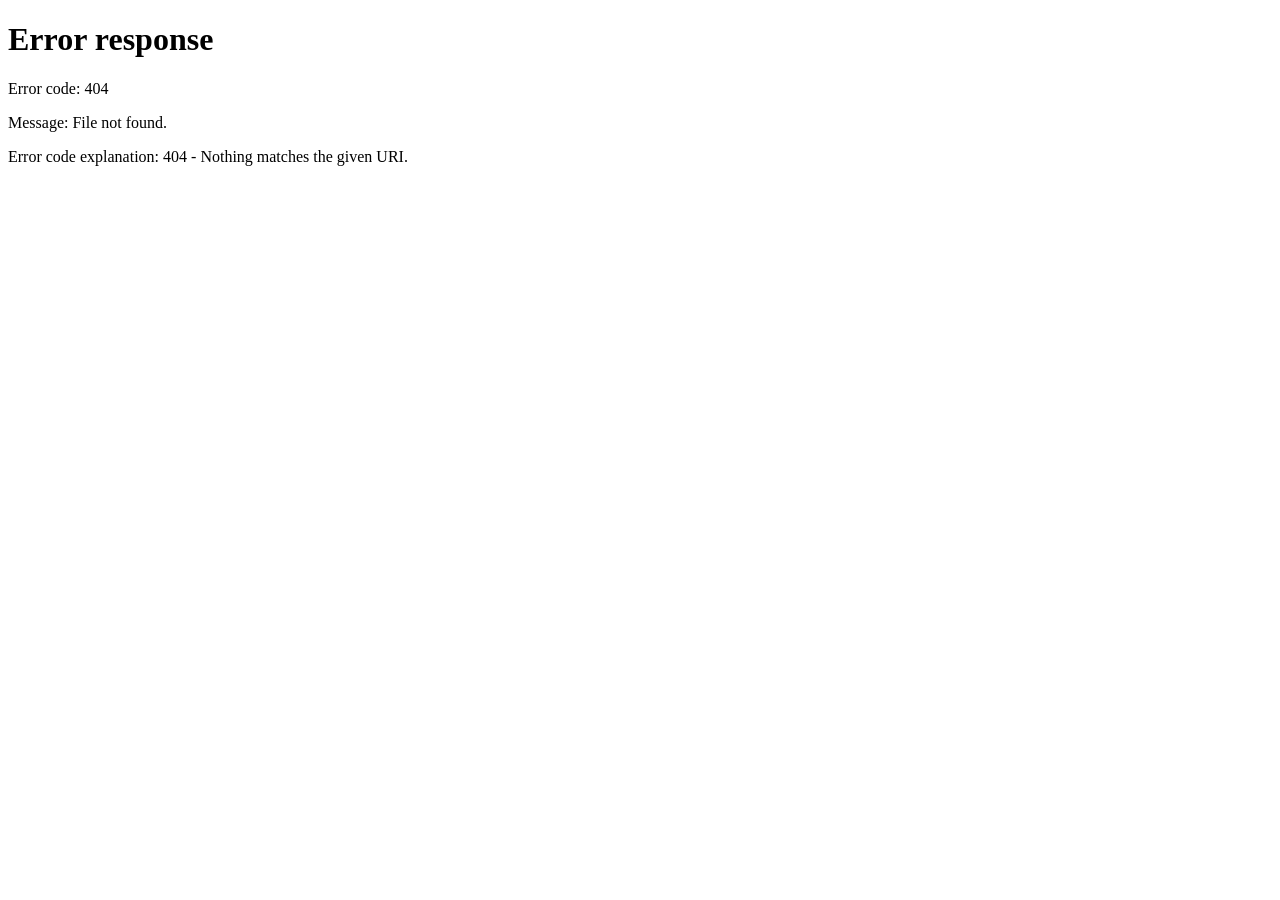
==== admin.html @ 2632b24e "Complete updates: admin account settings, timetable refresh alerts, and loading spinners" ====
<!DOCTYPE html>
<html lang="en">
<head>
  <meta charset="UTF-8">
  <meta name="viewport" content="width=device-width, initial-scale=1.0">
  <title>Admin Dashboard | Kinder Joy E.M.U.P. School</title>
  <link rel="icon" type="image/png" href="assets/logo-icon.png">
  <link rel="shortcut icon" type="image/png" href="assets/logo-icon.png">

  <!-- Google Fonts: Matching index.html Typography -->
  <link rel="preconnect" href="https://fonts.googleapis.com">
  <link rel="preconnect" href="https://fonts.gstatic.com" crossorigin>
  <link href="https://fonts.googleapis.com/css2?family=Inter:wght@400;500;600;700&family=Outfit:wght@500;600;700;800&family=Fredoka:wght@600;700&display=swap" rel="stylesheet">

  <!-- Font Awesome -->
  <link rel="stylesheet" href="https://cdnjs.cloudflare.com/ajax/libs/font-awesome/6.5.1/css/all.min.css">

  <!-- Main School Stylesheets -->
  <link rel="stylesheet" href="css/style.css">
  <link rel="stylesheet" href="css/portal.css">
  <link rel="stylesheet" href="css/dashboard.css">
  <style>
    .status-msg {
      padding: 12px 18px;
      border-radius: 12px;
      font-size: 0.92rem;
      font-weight: 700;
      margin-bottom: 20px;
      display: none;
    }
    .status-success {
      background: #ecfdf5;
      color: #065f46;
      border: 1px solid #a7f3d0;
      display: block;
    }
    .status-error {
      background: #fef2f2;
      color: #991b1b;
      border: 1px solid #fecaca;
      display: block;
    }
  </style>
</head>
<body class="dashboard-body">

  <div class="dash-app">
    
    <!-- LEFT SIDEBAR (Matching Modern SaaS Reference) -->
    <aside class="dash-sidebar" id="dashSidebar">
      <div class="dash-brand">
        <img src="assets/logo-icon.png" alt="Kinder Joy School Icon" class="dash-brand-icon">
        <div class="dash-brand-text">
          <span class="dash-brand-title">Kinder Joy</span>
          <span class="dash-brand-sub">Admin Desk</span>
        </div>
        <button type="button" class="dash-sidebar-close-btn" id="sidebarCloseBtn" aria-label="Close Sidebar">
          <i class="fas fa-times"></i>
        </button>
      </div>

      <div class="dash-nav-section">
        <span class="dash-nav-label">Menu</span>
        <ul class="dash-nav-list">
          <li class="dash-nav-item">
            <button type="button" class="admin-tab-btn active" data-tab="tabDashboard">
              <i class="fas fa-th-large"></i>
              <span>Dashboard</span>
            </button>
          </li>
          <li class="dash-nav-item">
            <button type="button" class="admin-tab-btn" data-tab="tabSchedule">
              <i class="fas fa-calendar-alt"></i>
              <span>Exam Timetables</span>
            </button>
          </li>
          <li class="dash-nav-item">
            <button type="button" class="admin-tab-btn" data-tab="tabNotice">
              <i class="fas fa-bullhorn"></i>
              <span>Publish Notice</span>
            </button>
          </li>
          <li class="dash-nav-item">
            <button type="button" class="admin-tab-btn" data-tab="tabManage">
              <i class="fas fa-list-check"></i>
              <span>Manage Records</span>
            </button>
          </li>
          <li class="dash-nav-item">
            <button type="button" class="admin-tab-btn" data-tab="tabGallery">
              <i class="fas fa-images"></i>
              <span>School Gallery</span>
            </button>
          </li>
          <li class="dash-nav-item">
            <button type="button" class="admin-tab-btn" data-tab="tabAccountSettings">
              <i class="fas fa-user-cog"></i>
              <span>Account Settings</span>
            </button>
          </li>
        </ul>

        <span class="dash-nav-label">General</span>
        <ul class="dash-nav-list">
          <li class="dash-nav-item">
            <a href="index.html" target="_blank">
              <i class="fas fa-external-link-alt"></i>
              <span>View Main Website</span>
            </a>
          </li>
          <li class="dash-nav-item">
            <a href="notices.html" target="_blank">
              <i class="fas fa-clipboard-list"></i>
              <span>Notices &amp; Exams</span>
            </a>
          </li>
          <li class="dash-nav-item">
            <button type="button" id="logoutBtn" style="color: #ef4444;">
              <i class="fas fa-sign-out-alt"></i>
              <span>Logout</span>
            </button>
          </li>
        </ul>
      </div>
    </aside>

    <!-- MAIN DASHBOARD CONTENT -->
    <main class="dash-main">
      
      <!-- TOPBAR -->
      <header class="dash-topbar">
        <div class="dash-topbar-left">
          <button type="button" class="dash-mobile-nav-toggle" id="sidebarToggle" aria-label="Toggle Sidebar Menu">
            <i class="fas fa-bars"></i>
          </button>

          <!-- Mobile School Brand Logo -->
          <a href="admin.html" class="dash-topbar-mobile-brand" aria-label="Kinder Joy Admin Home">
            <img src="assets/logo-icon.png" alt="Kinder Joy Emblem">
            <span class="mobile-brand-title">Kinder Joy</span>
          </a>

          <div class="dash-search-box">
            <i class="fas fa-search"></i>
            <input type="text" placeholder="Search notices, classes, exams..." aria-label="Search">
            <span class="dash-search-kbd">⌘K</span>
          </div>
        </div>

        <div class="dash-topbar-actions">
          <div class="dash-user-profile">
            <div class="dash-avatar" title="Principal Desk">P</div>
            <div class="dash-user-info">
              <span class="dash-user-name">Principal Desk</span>
              <span class="dash-user-email">principal@kinderjoyschool.co.in</span>
            </div>
          </div>

          <!-- Topbar Logout Icon Button -->
          <button type="button" class="dash-topbar-logout-btn" id="topbarLogoutBtn" title="Logout from Staff Portal" aria-label="Logout">
            <i class="fas fa-sign-out-alt"></i>
          </button>
        </div>
      </header>

      <!-- CONTENT BODY -->
      <div class="dash-content">
        
        <div id="actionStatusMsg" class="status-msg"></div>

        <!-- TAB: DASHBOARD OVERVIEW (Matching SaaS Reference) -->
        <section id="tabDashboard" class="tab-pane">
          
          <div class="dash-page-header">
            <div class="dash-title-group">
              <h1>Dashboard</h1>
              <p>Plan, publish, and manage school notices and examination timetables with ease.</p>
            </div>
            <div class="dash-header-btns">
              <button type="button" class="btn-dash-primary" id="btnQuickCreateNotice">
                <i class="fas fa-plus"></i> Post Notice
              </button>
              <button type="button" class="btn-dash-secondary" id="btnQuickCreateSchedule">
                <i class="fas fa-calendar-plus"></i> New Timetable
              </button>
            </div>
          </div>

          <!-- 4 KEY STATS METRICS (Matching Reference Top 4 Cards) -->
          <div class="dash-metrics-grid">
            
            <!-- Card 1: Total Classes (Featured Green) -->
            <div class="dash-metric-card card-featured">
              <div class="metric-header">
                <span class="metric-title">Active Classes</span>
                <span class="metric-badge-icon"><i class="fas fa-arrow-up"></i></span>
              </div>
              <div class="metric-value">11</div>
              <div class="metric-footer">
                <i class="fas fa-check-circle"></i> Playgroup to Class 7
              </div>
            </div>

            <!-- Card 2: Published Notices -->
            <div class="dash-metric-card">
              <div class="metric-header">
                <span class="metric-title">Published Notices</span>
                <span class="metric-badge-icon"><i class="fas fa-arrow-up"></i></span>
              </div>
              <div class="metric-value" id="statNoticesCount">0</div>
              <div class="metric-footer" style="color: #059669;">
                <i class="fas fa-clock"></i> Live on Homepage
              </div>
            </div>

            <!-- Card 3: Active Schedules -->
            <div class="dash-metric-card">
              <div class="metric-header">
                <span class="metric-title">Exam Timetables</span>
                <span class="metric-badge-icon"><i class="fas fa-arrow-up"></i></span>
              </div>
              <div class="metric-value" id="statSchedulesCount">0</div>
              <div class="metric-footer" style="color: #0284c7;">
                <i class="fas fa-sync-alt"></i> Real-time sync
              </div>
            </div>

            <!-- Card 4: Assessment Terms -->
            <div class="dash-metric-card">
              <div class="metric-header">
                <span class="metric-title">Assessment Terms</span>
                <span class="metric-badge-icon"><i class="fas fa-arrow-up"></i></span>
              </div>
              <div class="metric-value">6</div>
              <div class="metric-footer" style="color: #6b7280;">
                <i class="fas fa-file-alt"></i> FA-1 to SA-2
              </div>
            </div>

          </div>

          <!-- MIDDLE LAYOUT GRID: Left (Feed) & Right (Progress + Real-time Clock) -->
          <div class="dash-layout-grid" style="align-items: start;">
            
            <!-- Left Column: Recent Circulars -->
            <div style="display: flex; flex-direction: column; gap: 24px;">
              
              <!-- Quick List of Recent Notices / Circulars (Displays 3 with smooth vertical scrolling) -->
              <div class="dash-panel">
                <div class="panel-header">
                  <div>
                    <h3 class="panel-title">Recent Circulars &amp; Updates</h3>
                    <div class="panel-sub">Directly published to the public portal</div>
                  </div>
                  <button type="button" class="admin-tab-btn" data-tab="tabNotice" style="font-size: 0.85rem; font-weight: 800; color: #0284c7; background: none; border: none; cursor: pointer;">
                    + New Notice
                  </button>
                </div>

                <div id="quickRecentNoticesList" class="dash-feed-list scrollable-feed">
                  <!-- Injected dynamically -->
                </div>
              </div>

            </div>

            <!-- Right Column: School Session Progress + Live Session Timer -->
            <div style="display: flex; flex-direction: column; gap: 24px;">
              
              <!-- Real-Time Session Clock Widget (Academic Navy Gradient matching index hero) -->
              <div class="time-tracker-card">
                <div class="tracker-title">
                  <i class="fas fa-clock"></i> School Session Clock
                </div>
                <div class="tracker-timer" id="livePortalClock">
                  10:30:00 AM
                </div>
                <div class="tracker-actions">
                  <a href="notices.html" target="_blank" class="tracker-btn" title="View Student Portal">
                    <i class="fas fa-external-link-alt"></i>
                  </a>
                  <a href="index.html" target="_blank" class="tracker-btn" title="View Homepage">
                    <i class="fas fa-home"></i>
                  </a>
                </div>
              </div>

              <!-- Quick Reminder Card (Matching Reference Reminder) -->
              <div class="dash-panel" style="background: #ffffff; border-left: 4px solid var(--dash-accent-gold);">
                <h4 style="margin: 0 0 6px 0; font-family: 'Outfit', sans-serif; font-size: 1rem; font-weight: 700; color: #0f1c2e;">
                  <i class="fas fa-info-circle" style="color: var(--dash-accent-gold); margin-right: 6px;"></i> Staff Notice
                </h4>
                <p style="font-size: 0.84rem; color: #64748b; margin: 0 0 16px 0; line-height: 1.55;">
                  All updates posted here synchronize instantly with the public homepage calendar and student examination sheets.
                </p>
                <button type="button" class="btn-dash-secondary" id="btnGoToSchedules" style="width: 100%; justify-content: center; font-size: 0.85rem; padding: 10px;">
                  <i class="fas fa-calendar-check"></i> Manage Exam Timetables
                </button>
              </div>

            </div>

          </div>

        </section>

        <!-- TAB: CLASS EXAM SCHEDULES FORM -->
        <section id="tabSchedule" class="tab-pane" style="display: none;">
          <div class="dash-panel compact-panel">
            <div class="panel-header" style="margin-bottom: 14px;">
              <div>
                <h2 style="font-family: 'Outfit', sans-serif; font-size: 1.35rem; font-weight: 800; color: #0f1c2e; margin: 0 0 2px 0;">
                  Publish / Update Class Examination Timetable
                </h2>
                <div class="panel-sub" style="font-size: 0.82rem;">Configure class timetables for FA-1 to SA-2 under any academic year.</div>
              </div>
            </div>

            <form id="scheduleForm">
              <div class="admin-form-row compact-form-row">
                <div class="admin-form-group">
                  <label class="admin-form-label" for="schedAcademicYear">Academic Year</label>
                  <input type="text" id="schedAcademicYear" class="admin-form-input compact-input" value="2026-2027" placeholder="e.g. 2026-2027" required>
                </div>

                <div class="admin-form-group">
                  <label class="admin-form-label" for="schedClass">Target Class</label>
                  <select id="schedClass" class="admin-form-select compact-input" required>
                    <option value="" disabled selected>-- Select Class --</option>
                    <option value="Playgroup">Playgroup</option>
                    <option value="Nursery">Nursery</option>
                    <option value="LKG">LKG</option>
                    <option value="UKG">UKG</option>
                    <option value="Class 1">Class 1</option>
                    <option value="Class 2">Class 2</option>
                    <option value="Class 3">Class 3</option>
                    <option value="Class 4">Class 4</option>
                    <option value="Class 5">Class 5</option>
                    <option value="Class 6">Class 6</option>
                    <option value="Class 7">Class 7</option>
                  </select>
                </div>

                <div class="admin-form-group">
                  <label class="admin-form-label" for="schedExamType">Assessment Type</label>
                  <select id="schedExamType" class="admin-form-select compact-input" required>
                    <option value="" disabled selected>-- Select Assessment --</option>
                    <option value="FA-1">FA-1 (Formative Assessment 1)</option>
                    <option value="FA-2">FA-2 (Formative Assessment 2)</option>
                    <option value="FA-3">FA-3 (Formative Assessment 3)</option>
                    <option value="FA-4">FA-4 (Formative Assessment 4)</option>
                    <option value="SA-1">SA-1 (Summative Assessment 1 / Half-Yearly)</option>
                    <option value="SA-2">SA-2 (Summative Assessment 2 / Annual)</option>
                  </select>
                </div>
              </div>

              <div class="admin-form-group" style="margin-bottom: 14px;">
                <label class="admin-form-label" for="schedTitle">Schedule Title / Heading</label>
                <input type="text" id="schedTitle" class="admin-form-input compact-input" placeholder="Select Class and Assessment above..." required>
              </div>

              <!-- Subject Rows Matrix -->
              <div style="margin: 18px 0 16px 0;">
                <div class="matrix-header-bar" style="display: flex; justify-content: space-between; align-items: center; margin-bottom: 10px; gap: 10px; flex-wrap: wrap;">
                  <div>
                    <h4 style="margin: 0; font-family: 'Outfit', sans-serif; font-size: 1.05rem; color: #0f1c2e; font-weight: 800;">Exam Subjects &amp; Syllabus Matrix</h4>
                    <small style="color: #64748b; font-size: 0.8rem;">Enter dates, days, timings, and syllabus portions for this examination.</small>
                  </div>
                  <button type="button" id="addRowBtn" class="btn-add-subject" style="background: #ecfdf5; color: #065f46; border: 1.5px solid #a7f3d0; padding: 7px 16px; border-radius: 9999px; font-weight: 700; font-size: 0.82rem; cursor: pointer; display: inline-flex; align-items: center; gap: 6px;">
                    <i class="fas fa-plus"></i> Add Subject Row
                  </button>
                </div>

                <div id="matrixRowsContainer">
                  <!-- Dynamically injected rows -->
                </div>
              </div>

              <div class="admin-form-group" style="margin-bottom: 16px;">
                <label class="admin-form-label" for="schedInstructions">Guidelines &amp; Instructions (One per line)</label>
                <textarea id="schedInstructions" rows="3" class="admin-form-textarea compact-textarea">Students must report by 09:15 AM in proper uniform.
Bring complete stationery pouch; borrowing is strictly prohibited.
Parents must check and sign the assessment diary daily.</textarea>
              </div>

              <button type="submit" class="btn-dash-primary" style="padding: 11px 24px; font-size: 0.92rem;">
                <i class="fas fa-check-circle"></i> Save &amp; Publish Timetable Live
              </button>
            </form>
          </div>
        </section>

        <!-- TAB: POST NOTICES & NEWS -->
        <section id="tabNotice" class="tab-pane" style="display: none;">
          <div class="dash-panel">
            <div class="panel-header">
              <div>
                <h2 style="font-family: 'Fredoka', cursive; font-size: 1.5rem; color: #0f2c59; margin: 0 0 4px 0;">
                  Publish Notice or Event to Homepage
                </h2>
                <div class="panel-sub">Notices immediately appear on the homepage calendar and events feed with live badges.</div>
              </div>
            </div>

            <form id="noticeForm">
              <div class="admin-form-group">
                <label class="admin-form-label" for="noticeTitle">Notice / Event Title</label>
                <input type="text" id="noticeTitle" class="admin-form-input" placeholder="e.g. Science & Art Talent Exhibition 2026" required>
              </div>

              <div class="admin-form-row">
                <div class="admin-form-group">
                  <label class="admin-form-label" for="noticeCategory">Category / Type</label>
                  <select id="noticeCategory" class="admin-form-select" required>
                    <option value="Special" selected>SPECIAL (Events &amp; Celebrations)</option>
                    <option value="Exam">EXAM (Exam Circulars)</option>
                    <option value="Holiday">HOLIDAY (School Holidays)</option>
                    <option value="Sports">SPORTS (Sports &amp; Games)</option>
                    <option value="General">GENERAL (General Announcement)</option>
                    <option value="Urgent">URGENT (Urgent Alert)</option>
                  </select>
                </div>

                <div class="admin-form-group">
                  <label class="admin-form-label" for="noticeDate">Event / Notice Date</label>
                  <input type="date" id="noticeDate" class="admin-form-input" required>
                </div>
              </div>

              <div class="admin-form-group">
                <label class="admin-form-label" for="noticeContent">Details / Circular Content</label>
                <textarea id="noticeContent" rows="4" class="admin-form-textarea" placeholder="Detailed description of the event or circular..." required></textarea>
              </div>

              <button type="submit" class="btn-dash-primary" style="padding: 14px 28px; font-size: 1rem;">
                <i class="fas fa-paper-plane"></i> Publish Notice to Homepage Live
              </button>
            </form>
          </div>
        </section>

        <!-- TAB: MANAGE RECORDS (Side-by-Side Responsive Layout) -->
        <section id="tabManage" class="tab-pane" style="display: none;">
          <div class="manage-split-grid" style="display: grid; grid-template-columns: repeat(auto-fit, minmax(340px, 1fr)); gap: 24px; align-items: start;">
            
            <!-- Left Column: Manage Active Notices -->
            <div class="dash-panel" style="margin: 0;">
              <div class="panel-header" style="margin-bottom: 18px; display: flex; justify-content: space-between; align-items: center;">
                <div>
                  <h2 style="font-family: 'Outfit', sans-serif; font-size: 1.25rem; font-weight: 800; color: #0f1c2e; margin: 0 0 4px 0; display: flex; align-items: center; gap: 8px;">
                    <i class="fas fa-bullhorn" style="color: #0a4f8a; font-size: 1.1rem;"></i> Manage Active Notices
                  </h2>
                  <div class="panel-sub" style="font-size: 0.82rem;">Inspect, edit, or remove live homepage circulars.</div>
                </div>
              </div>
              <div id="manageNoticesList">
                <!-- Injected by js/admin.js -->
              </div>
            </div>

            <!-- Right Column: Manage Active Class Exam Timetables -->
            <div class="dash-panel" style="margin: 0;">
              <div class="panel-header" style="margin-bottom: 18px; display: flex; justify-content: space-between; align-items: center;">
                <div>
                  <h2 style="font-family: 'Outfit', sans-serif; font-size: 1.25rem; font-weight: 800; color: #0f1c2e; margin: 0 0 4px 0; display: flex; align-items: center; gap: 8px;">
                    <i class="fas fa-calendar-alt" style="color: #c89524; font-size: 1.1rem;"></i> Manage Exam Timetables
                  </h2>
                  <div class="panel-sub" style="font-size: 0.82rem;">Inspect, edit, or delete published class schedules.</div>
                </div>
              </div>
              <div id="manageSchedulesList">
                <!-- Injected by js/admin.js -->
              </div>
            </div>

          </div>
        </section>

        <!-- TAB: CAMPUS GALLERY MANAGER -->
        <section id="tabGallery" class="tab-pane" style="display: none;">
          <div class="manage-split-grid" style="display: grid; grid-template-columns: repeat(auto-fit, minmax(340px, 1fr)); gap: 24px; align-items: start;">
            
            <!-- Left: Upload Photo -->
            <div class="dash-panel" style="margin: 0;">
              <div class="panel-header" style="margin-bottom: 16px;">
                <div>
                  <h2 style="font-family: 'Outfit', sans-serif; font-size: 1.25rem; font-weight: 800; color: #0f1c2e; margin: 0 0 4px 0; display: flex; align-items: center; gap: 8px;">
                    <i class="fas fa-camera-retro" style="color: #0284c7;"></i> Add Photo to School Gallery
                  </h2>
                  <div class="panel-sub" style="font-size: 0.82rem;">Uploaded photos appear immediately in the homepage gallery.</div>
                </div>
              </div>

              <form id="galleryUploadForm">
                <div class="admin-form-group">
                  <label class="admin-form-label" for="galTitle">Photo Title</label>
                  <input type="text" id="galTitle" class="admin-form-input" placeholder="e.g. Science Exhibition Working Models 2026" required>
                </div>

                <div class="admin-form-row">
                  <div class="admin-form-group">
                    <label class="admin-form-label" for="galCategory">Event Category</label>
                    <select id="galCategory" class="admin-form-select" required>
                      <option value="annual-day" selected>Annual Day Celebrations</option>
                      <option value="science-day">Science Fair &amp; Exhibits</option>
                      <option value="award-ceremony">Awards &amp; Felicitations</option>
                      <option value="sports">Sports &amp; Fitness Meets</option>
                    </select>
                  </div>

                  <div class="admin-form-group">
                    <label class="admin-form-label" for="galPhotoFile">Select Image File</label>
                    <input type="file" id="galPhotoFile" class="admin-form-input" accept="image/*" required>
                  </div>
                </div>

                <div class="admin-form-group">
                  <label class="admin-form-label" for="galCaption">Caption / Brief Note (Optional)</label>
                  <textarea id="galCaption" rows="2" class="admin-form-textarea" placeholder="Brief note about the celebration or student achievement..."></textarea>
                </div>

                <button type="submit" class="btn-dash-primary" style="padding: 10px 22px; font-size: 0.9rem; margin-top: 8px; background: #0284c7;">
                  <i class="fas fa-upload"></i> Upload &amp; Display on Website
                </button>
              </form>
            </div>

            <!-- Right: Manage Uploaded Photos -->
            <div class="dash-panel" style="margin: 0;">
              <div class="panel-header" style="margin-bottom: 16px;">
                <div>
                  <h2 style="font-family: 'Outfit', sans-serif; font-size: 1.25rem; font-weight: 800; color: #0f1c2e; margin: 0 0 4px 0;">
                    Uploaded Event Photos
                  </h2>
                  <div class="panel-sub" style="font-size: 0.82rem;">Photos currently visible on the homepage gallery carousel.</div>
                </div>
              </div>
              <div id="manageGalleryList" style="display: flex; flex-direction: column; gap: 12px; max-height: 480px; overflow-y: auto;">
                <!-- Injected dynamically -->
              </div>
            </div>

          </div>
        </section>

        <!-- TAB: ACCOUNT SETTINGS (EMAIL EDIT & PASSWORD CHANGE) -->
        <section id="tabAccountSettings" class="tab-pane" style="display: none;">
          <div class="manage-split-grid" style="display: grid; grid-template-columns: repeat(auto-fit, minmax(340px, 1fr)); gap: 24px; align-items: start;">
            
            <!-- Left: Edit Admin Profile / Email -->
            <div class="dash-panel" style="margin: 0;">
              <div class="panel-header" style="margin-bottom: 16px;">
                <div>
                  <h2 style="font-family: 'Outfit', sans-serif; font-size: 1.25rem; font-weight: 800; color: #0f1c2e; margin: 0 0 4px 0; display: flex; align-items: center; gap: 8px;">
                    <i class="fas fa-user-edit" style="color: #0a4f8a;"></i> Admin Account Profile
                  </h2>
                  <div class="panel-sub" style="font-size: 0.82rem;">Update your official staff name and administrator login email.</div>
                </div>
              </div>

              <form id="updateProfileForm">
                <div class="admin-form-group">
                  <label class="admin-form-label" for="adminProfileName">Staff / Administrator Name</label>
                  <input type="text" id="adminProfileName" class="admin-form-input" placeholder="e.g. Principal Desk" required>
                </div>

                <div class="admin-form-group">
                  <label class="admin-form-label" for="adminProfileEmail">Official Login Email</label>
                  <input type="email" id="adminProfileEmail" class="admin-form-input" placeholder="e.g. principal@kinderjoyschool.co.in" required>
                </div>

                <button type="submit" class="btn-dash-primary" style="padding: 11px 24px; font-size: 0.92rem; background: #0a4f8a;">
                  <i class="fas fa-save"></i> Save Profile Details
                </button>
              </form>
            </div>

            <!-- Right: Change Password -->
            <div class="dash-panel" style="margin: 0;">
              <div class="panel-header" style="margin-bottom: 16px;">
                <div>
                  <h2 style="font-family: 'Outfit', sans-serif; font-size: 1.25rem; font-weight: 800; color: #0f1c2e; margin: 0 0 4px 0; display: flex; align-items: center; gap: 8px;">
                    <i class="fas fa-key" style="color: #b31942;"></i> Change Password
                  </h2>
                  <div class="panel-sub" style="font-size: 0.82rem;">Securely update your staff portal login password.</div>
                </div>
              </div>

              <form id="changePasswordForm">
                <div class="admin-form-group">
                  <label class="admin-form-label" for="currentPassword">Current Password</label>
                  <input type="password" id="currentPassword" class="admin-form-input" placeholder="Enter existing password" required>
                </div>

                <div class="admin-form-group">
                  <label class="admin-form-label" for="newPassword">New Password</label>
                  <input type="password" id="newPassword" class="admin-form-input" placeholder="Minimum 6 characters" minlength="6" required>
                </div>

                <div class="admin-form-group">
                  <label class="admin-form-label" for="confirmNewPassword">Confirm New Password</label>
                  <input type="password" id="confirmNewPassword" class="admin-form-input" placeholder="Re-type new password" minlength="6" required>
                </div>

                <button type="submit" class="btn-dash-primary" style="padding: 11px 24px; font-size: 0.92rem; background: #b31942;">
                  <i class="fas fa-lock"></i> Update Password
                </button>
              </form>
            </div>

          </div>
        </section>

      </div>
    </main>

  </div>

  <!-- Sidebar Overlay for Mobile Touch Backdrop -->
  <div class="dash-sidebar-overlay" id="sidebarOverlay"></div>

  <!-- Modal for Editing Notice -->
  <div id="editNoticeModal" class="login-modal" style="display: none; position: fixed; inset: 0; background: rgba(15, 28, 46, 0.65); backdrop-filter: blur(4px); z-index: 9999; align-items: center; justify-content: center; padding: 20px;">
    <div style="background: #ffffff; width: 100%; max-width: 580px; border-radius: 16px; box-shadow: 0 20px 45px rgba(0,0,0,0.2); overflow: hidden; animation: popIn 0.25s ease;">
      <div style="padding: 18px 24px; background: linear-gradient(135deg, #0a4f8a, #073863); color: #ffffff; display: flex; justify-content: space-between; align-items: center;">
        <h3 style="margin: 0; font-family: 'Outfit', sans-serif; font-size: 1.15rem; font-weight: 700; display: flex; align-items: center; gap: 8px;">
          <i class="fas fa-edit" style="color: #c89524;"></i> Edit Notice / Circular
        </h3>
        <button type="button" id="closeEditModalBtn" style="background: none; border: none; color: #ffffff; font-size: 1.2rem; cursor: pointer; opacity: 0.85;">&times;</button>
      </div>

      <form id="editNoticeForm" style="padding: 24px; display: flex; flex-direction: column; gap: 16px;">
        <input type="hidden" id="editNoticeId">
        
        <div class="admin-form-group" style="margin: 0;">
          <label class="admin-form-label" for="editNoticeTitle">Notice / Event Title</label>
          <input type="text" id="editNoticeTitle" class="admin-form-input" required>
        </div>

        <div class="admin-form-row" style="margin: 0;">
          <div class="admin-form-group" style="margin: 0;">
            <label class="admin-form-label" for="editNoticeCategory">Category / Type</label>
            <select id="editNoticeCategory" class="admin-form-select" required>
              <option value="Special">SPECIAL (Events &amp; Celebrations)</option>
              <option value="Exam">EXAM (Exam Circulars)</option>
              <option value="Holiday">HOLIDAY (School Holidays)</option>
              <option value="Sports">SPORTS (Sports &amp; Games)</option>
              <option value="General">GENERAL (General Announcement)</option>
              <option value="Urgent">URGENT (Urgent Alert)</option>
            </select>
          </div>

          <div class="admin-form-group" style="margin: 0;">
            <label class="admin-form-label" for="editNoticeDate">Event / Notice Date</label>
            <input type="date" id="editNoticeDate" class="admin-form-input" required>
          </div>
        </div>

        <div class="admin-form-group" style="margin: 0;">
          <label class="admin-form-label" for="editNoticeContent">Details / Circular Content</label>
          <textarea id="editNoticeContent" rows="4" class="admin-form-textarea" required></textarea>
        </div>

        <div style="display: flex; gap: 12px; justify-content: flex-end; margin-top: 8px;">
          <button type="button" id="cancelEditBtn" class="btn-dash-secondary" style="padding: 10px 18px; font-size: 0.88rem;">Cancel</button>
          <button type="submit" class="btn-dash-primary" style="padding: 10px 22px; font-size: 0.88rem; background: #0a4f8a;">
            <i class="fas fa-save"></i> Save Changes
          </button>
        </div>
      </form>
    </div>
  </div>

  <script src="js/admin.js"></script>
</body>
</html>
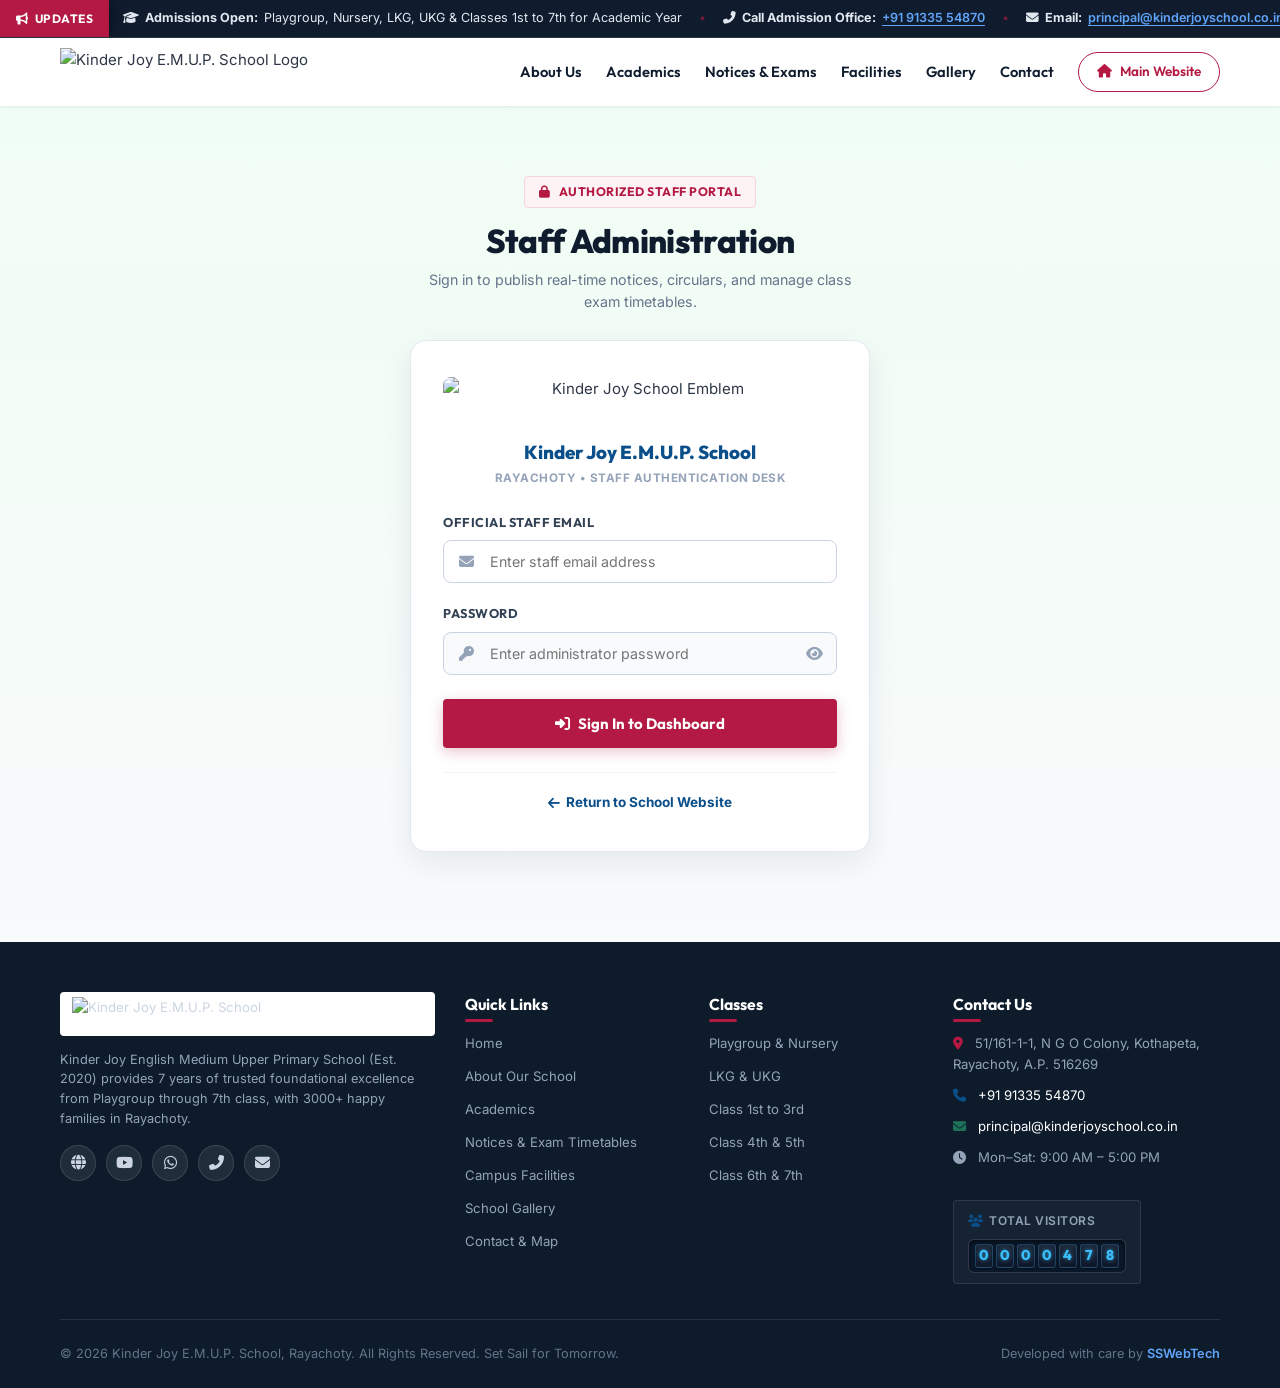
==== commit 1c6a1857: "Update gallery festivals category, fix timetable dates, and replace visitor counter with clean first" ====
--- a/admin.html
+++ b/admin.html
@@ -379,9 +379,8 @@
 
               <div class="admin-form-group" style="margin-bottom: 16px;">
                 <label class="admin-form-label" for="schedInstructions">Guidelines &amp; Instructions (One per line)</label>
-                <textarea id="schedInstructions" rows="3" class="admin-form-textarea compact-textarea">Students must report by 09:15 AM in proper uniform.
-Bring complete stationery pouch; borrowing is strictly prohibited.
-Parents must check and sign the assessment diary daily.</textarea>
+                <textarea id="schedInstructions" rows="3" class="admin-form-textarea compact-textarea">Bring a complete stationery pouch; borrowing is strictly prohibited.
+All the best for your FA-1 Exams.</textarea>
               </div>
 
               <button type="submit" class="btn-dash-primary" style="padding: 11px 24px; font-size: 0.92rem;">
@@ -504,6 +503,7 @@
                     <select id="galCategory" class="admin-form-select" required>
                       <option value="annual-day" selected>Annual Day Celebrations</option>
                       <option value="science-day">Science Fair &amp; Exhibits</option>
+                      <option value="festivals">Festivals &amp; Cultural Celebrations</option>
                       <option value="award-ceremony">Awards &amp; Felicitations</option>
                       <option value="sports">Sports &amp; Fitness Meets</option>
                     </select>
--- a/css/style.css
+++ b/css/style.css
@@ -0,0 +1,1915 @@
+/* Kinder Joy E.M.U.P. School Design System - Formal Academic Quality */
+:root {
+  --primary: #b31942;        /* Classic Academic Crimson */
+  --primary-dark: #8c1032;
+  --primary-light: #d4375f;
+  --secondary: #0a4f8a;      /* Scholastic Deep Navy */
+  --secondary-dark: #063763;
+  --accent-gold: #c89524;    /* Regal Academic Gold */
+  --accent-green: #1e7058;   /* Evergreen */
+
+  --dark: #0f1c2e;           /* Deep institutional navy-dark */
+  --gray-900: #1a202c;
+  --gray-800: #2d3748;
+  --gray-700: #4a5568;
+  --gray-600: #5a6a85;
+  --gray-200: #e2e8f0;
+  --gray-100: #f7fafc;
+  --white: #ffffff;
+
+  --font-heading: 'Outfit', sans-serif;
+  --font-body: 'Inter', sans-serif;
+
+  --shadow-sm: 0 1px 3px rgba(0, 0, 0, 0.08);
+  --shadow-md: 0 4px 12px rgba(15, 28, 46, 0.08);
+  --shadow-lg: 0 10px 24px rgba(15, 28, 46, 0.1);
+
+  --radius-sm: 4px;
+  --radius-md: 8px;
+  --radius-lg: 12px;
+  --radius-full: 9999px;
+
+  --transition: all 0.25s ease-in-out;
+}
+
+/* Global Reset */
+*, *::before, *::after {
+  box-sizing: border-box;
+  margin: 0;
+  padding: 0;
+}
+
+html {
+  scroll-behavior: smooth;
+  font-size: 15px;
+}
+
+body {
+  font-family: var(--font-body);
+  color: var(--gray-800);
+  background-color: #ffffff;
+  line-height: 1.6;
+  overflow-x: hidden;
+}
+
+img {
+  max-width: 100%;
+  height: auto;
+  display: block;
+}
+
+a {
+  text-decoration: none;
+  color: inherit;
+  transition: var(--transition);
+}
+
+ul {
+  list-style: none;
+}
+
+/* Containers & Utilities */
+.container {
+  width: 100%;
+  max-width: 1200px;
+  margin-left: auto;
+  margin-right: auto;
+  padding-left: 20px;
+  padding-right: 20px;
+}
+
+.section {
+  padding: 65px 0;
+  position: relative;
+}
+
+.section-bg-light {
+  background-color: #f8fafc;
+  border-top: 1px solid var(--gray-200);
+  border-bottom: 1px solid var(--gray-200);
+}
+
+.section-title-wrap {
+  text-align: center;
+  max-width: 680px;
+  margin: 0 auto 40px auto;
+}
+
+.badge-tag {
+  display: inline-block;
+  padding: 5px 14px;
+  border-radius: var(--radius-sm);
+  font-size: 0.8rem;
+  font-weight: 700;
+  text-transform: uppercase;
+  letter-spacing: 0.75px;
+  margin-bottom: 12px;
+  background-color: #fdf2f4;
+  color: var(--primary);
+  border: 1px solid #f8d3dc;
+}
+
+.badge-tag.blue {
+  background-color: #f0f7fd;
+  color: var(--secondary);
+  border-color: #cee2f5;
+}
+
+.badge-tag.green {
+  background-color: #f0f8f5;
+  color: var(--accent-green);
+  border-color: #c7e6dc;
+}
+
+.section-title {
+  font-family: var(--font-heading);
+  font-size: 2.1rem;
+  font-weight: 700;
+  color: var(--dark);
+  line-height: 1.25;
+  margin-bottom: 12px;
+  letter-spacing: -0.02em;
+}
+
+.section-desc {
+  font-size: 1.02rem;
+  color: var(--gray-600);
+  line-height: 1.6;
+}
+
+/* Buttons - Clean Professional Academic Styling */
+.btn {
+  display: inline-flex;
+  align-items: center;
+  justify-content: center;
+  gap: 8px;
+  font-family: var(--font-heading);
+  font-size: 0.95rem;
+  font-weight: 600;
+  padding: 11px 22px;
+  border-radius: var(--radius-sm);
+  cursor: pointer;
+  border: 1px solid transparent;
+  transition: var(--transition);
+}
+
+.btn-primary {
+  background-color: var(--primary);
+  color: var(--white);
+  box-shadow: 0 2px 6px rgba(179, 25, 66, 0.2);
+}
+
+.btn-primary:hover {
+  background-color: var(--primary-dark);
+  box-shadow: 0 4px 10px rgba(179, 25, 66, 0.3);
+}
+
+.btn-secondary {
+  background-color: var(--secondary);
+  color: var(--white);
+  box-shadow: 0 2px 6px rgba(10, 79, 138, 0.2);
+}
+
+.btn-secondary:hover {
+  background-color: var(--secondary-dark);
+  box-shadow: 0 4px 10px rgba(10, 79, 138, 0.3);
+}
+
+.btn-outline {
+  border: 1px solid var(--primary);
+  color: var(--primary);
+  background: transparent;
+}
+
+.btn-outline:hover {
+  background-color: var(--primary);
+  color: var(--white);
+}
+
+.btn-pulse {
+  animation: none;
+}
+
+/* Header Top Bar - Smooth Scrolling Ticker */
+.top-bar {
+  background: linear-gradient(90deg, #101c2e 0%, var(--dark) 50%, #101c2e 100%);
+  color: #e2e8f0;
+  font-size: 0.84rem;
+  padding: 0;
+  border-bottom: 1px solid rgba(255, 255, 255, 0.1);
+  display: flex;
+  align-items: center;
+  position: relative;
+  overflow: hidden;
+  height: 38px;
+  z-index: 1001;
+}
+
+.ticker-badge {
+  background: var(--primary);
+  color: var(--white);
+  font-family: var(--font-heading);
+  font-size: 0.8rem;
+  font-weight: 700;
+  text-transform: uppercase;
+  letter-spacing: 0.5px;
+  padding: 0 16px;
+  height: 100%;
+  display: inline-flex;
+  align-items: center;
+  gap: 6px;
+  white-space: nowrap;
+  flex-shrink: 0;
+  box-shadow: 4px 0 12px rgba(0, 0, 0, 0.25);
+  z-index: 2;
+}
+
+.ticker-badge i {
+  color: var(--accent-yellow);
+}
+
+.ticker-container {
+  overflow: hidden;
+  white-space: nowrap;
+  flex-grow: 1;
+  position: relative;
+  display: flex;
+  align-items: center;
+}
+
+.ticker-track {
+  display: inline-flex;
+  align-items: center;
+  white-space: nowrap;
+  will-change: transform;
+  animation: scrollTicker 35s linear infinite;
+}
+
+.ticker-track:hover {
+  animation-play-state: paused;
+}
+
+.ticker-item {
+  display: inline-flex;
+  align-items: center;
+  gap: 6px;
+  padding: 0 14px;
+  font-size: 0.84rem;
+}
+
+.ticker-item i {
+  color: var(--accent-yellow);
+}
+
+.ticker-item a {
+  color: #60a5fa;
+  font-weight: 600;
+  text-decoration: underline;
+  text-underline-offset: 3px;
+}
+
+.ticker-item a:hover {
+  color: #93c5fd;
+}
+
+.ticker-divider {
+  color: var(--primary);
+  font-weight: 900;
+  opacity: 0.6;
+  margin: 0 4px;
+}
+
+@keyframes scrollTicker {
+  0% {
+    transform: translateX(0);
+  }
+  100% {
+    transform: translateX(-50%);
+  }
+}
+
+/* Main Navigation */
+.navbar {
+  position: sticky;
+  top: 0;
+  z-index: 1000;
+  background-color: rgba(255, 255, 255, 0.98);
+  backdrop-filter: blur(12px);
+  box-shadow: var(--shadow-sm);
+  transition: var(--transition);
+  padding: 10px 0;
+}
+
+.nav-container {
+  display: flex;
+  justify-content: space-between;
+  align-items: center;
+}
+
+.nav-brand {
+  display: flex;
+  align-items: center;
+  gap: 12px;
+}
+
+.nav-brand img {
+  height: 48px;
+  width: auto;
+  object-fit: contain;
+}
+
+.nav-menu {
+  display: flex;
+  align-items: center;
+  gap: 24px;
+}
+
+.nav-link {
+  font-family: var(--font-heading);
+  font-size: 0.98rem;
+  font-weight: 600;
+  color: var(--dark);
+  position: relative;
+  padding: 4px 0;
+}
+
+.nav-link::after {
+  content: '';
+  position: absolute;
+  bottom: 0;
+  left: 0;
+  width: 0;
+  height: 2.5px;
+  background: var(--primary);
+  border-radius: 2px;
+  transition: var(--transition);
+}
+
+.nav-link:hover::after,
+.nav-link.active::after {
+  width: 100%;
+}
+
+.nav-link:hover,
+.nav-link.active {
+  color: var(--primary);
+}
+
+.mobile-toggle {
+  display: none;
+  background: none;
+  border: none;
+  font-size: 1.5rem;
+  color: var(--dark);
+  cursor: pointer;
+}
+
+/* Hero Section - Prestigious Academic Style */
+.hero-section {
+  position: relative;
+  background-color: #ffffff;
+  border-bottom: 1px solid var(--gray-200);
+  padding: 50px 0 65px;
+}
+
+.hero-grid {
+  display: grid;
+  grid-template-columns: 1.2fr 0.8fr;
+  align-items: center;
+  gap: 48px;
+}
+
+.hero-tag {
+  display: inline-flex;
+  align-items: center;
+  gap: 8px;
+  padding: 5px 14px;
+  background: #fdf2f4;
+  color: var(--primary);
+  border: 1px solid #f8d3dc;
+  border-radius: var(--radius-sm);
+  font-family: var(--font-heading);
+  font-weight: 700;
+  font-size: 0.82rem;
+  letter-spacing: 0.5px;
+  text-transform: uppercase;
+  margin-bottom: 18px;
+}
+
+.hero-title {
+  font-family: var(--font-heading);
+  font-size: 2.6rem;
+  line-height: 1.2;
+  font-weight: 800;
+  color: var(--dark);
+  margin-bottom: 16px;
+  letter-spacing: -0.02em;
+}
+
+.hero-title span.highlight-pink {
+  color: var(--primary);
+}
+
+.hero-title span.highlight-blue {
+  color: var(--secondary);
+}
+
+.hero-subtitle {
+  font-size: 1.05rem;
+  color: var(--gray-700);
+  margin-bottom: 28px;
+  line-height: 1.65;
+}
+
+.hero-actions {
+  display: flex;
+  gap: 14px;
+  flex-wrap: wrap;
+  margin-bottom: 32px;
+}
+
+.hero-stats-row {
+  display: grid;
+  grid-template-columns: repeat(4, 1fr);
+  gap: 16px;
+  padding-top: 24px;
+  border-top: 1px solid var(--gray-200);
+}
+
+.stat-item {
+  border-left: 2px solid var(--primary);
+  padding-left: 12px;
+}
+
+.stat-item h3 {
+  font-family: var(--font-heading);
+  font-size: 1.7rem;
+  color: var(--dark);
+  font-weight: 800;
+  line-height: 1.1;
+  margin-bottom: 2px;
+}
+
+.stat-item p {
+  font-size: 0.8rem;
+  color: var(--gray-600);
+  font-weight: 500;
+}
+
+.hero-visual {
+  position: relative;
+}
+
+.hero-image-wrapper {
+  position: relative;
+  border-radius: var(--radius-md);
+  overflow: hidden;
+  box-shadow: var(--shadow-md);
+  border: 1px solid var(--gray-200);
+  max-height: 420px;
+}
+
+.hero-image-wrapper img {
+  width: 100%;
+  height: 100%;
+  max-height: 420px;
+  object-fit: cover;
+}
+
+.hero-image-wrapper:hover {
+  transform: none;
+}
+
+.hero-badge-float {
+  display: none;
+}
+
+/* Facility Card Slideshow */
+.facility-slider-card {
+  position: relative;
+}
+
+.card-slides-track {
+  position: relative;
+  width: 100%;
+  height: 100%;
+}
+
+.card-slide {
+  position: absolute;
+  top: 0;
+  left: 0;
+  width: 100%;
+  height: 100%;
+  object-fit: cover;
+  opacity: 0;
+  transform: scale(1.05);
+  transition: opacity 0.8s ease-in-out, transform 1.2s ease-out;
+  pointer-events: none;
+}
+
+.card-slide.active {
+  opacity: 1;
+  transform: scale(1);
+  pointer-events: auto;
+}
+/* Founder Showcase Card */
+.founder-card-wrapper {
+  max-width: 980px;
+  margin: 0 auto 40px auto;
+}
+
+.founder-card {
+  background: var(--white);
+  border-radius: var(--radius-md);
+  border: 1px solid var(--gray-200);
+  box-shadow: var(--shadow-sm);
+  display: grid;
+  grid-template-columns: 320px 1fr;
+  overflow: hidden;
+  position: relative;
+  transition: var(--transition);
+}
+
+.founder-card:hover {
+  box-shadow: var(--shadow-md);
+  border-color: #cbd5e1;
+}
+
+.founder-image-col {
+  background: linear-gradient(135deg, #f8fafc 0%, #edf2f7 100%);
+  display: flex;
+  align-items: center;
+  justify-content: center;
+  padding: 30px 20px;
+  position: relative;
+}
+
+.founder-circle-wrapper {
+  display: flex;
+  flex-direction: column;
+  align-items: center;
+  gap: 12px;
+}
+
+.founder-circle-img {
+  width: 220px;
+  height: 220px;
+  border-radius: 50%;
+  overflow: hidden;
+  border: 5px solid var(--white);
+  box-shadow: 0 10px 25px rgba(15, 28, 46, 0.15);
+  background: #ffffff;
+  position: relative;
+  transition: transform 0.4s cubic-bezier(0.34, 1.56, 0.64, 1), box-shadow 0.4s ease;
+}
+
+.founder-circle-img img {
+  width: 100%;
+  height: 100%;
+  object-fit: cover;
+  object-position: top center;
+  display: block;
+}
+
+.founder-card:hover .founder-circle-img {
+  transform: scale(1.04);
+  box-shadow: 0 14px 30px rgba(179, 25, 66, 0.2);
+}
+
+.founder-tag-pill {
+  display: inline-block;
+  padding: 4px 14px;
+  background: var(--primary);
+  color: #ffffff;
+  font-family: var(--font-heading);
+  font-size: 0.78rem;
+  font-weight: 700;
+  text-transform: uppercase;
+  letter-spacing: 0.75px;
+  border-radius: var(--radius-full);
+  box-shadow: 0 3px 8px rgba(179, 25, 66, 0.25);
+}
+
+.founder-degree {
+  font-size: 1.1rem;
+  font-weight: 600;
+  color: var(--secondary);
+  margin-left: 6px;
+}
+
+.founder-text-col {
+  padding: 36px 36px 32px;
+  display: flex;
+  flex-direction: column;
+  justify-content: center;
+}
+
+.founder-badge {
+  display: inline-flex;
+  align-items: center;
+  gap: 8px;
+  align-self: flex-start;
+  padding: 4px 12px;
+  background: #fdf2f4;
+  color: var(--primary);
+  border-radius: var(--radius-sm);
+  font-size: 0.78rem;
+  font-weight: 700;
+  text-transform: uppercase;
+  letter-spacing: 0.5px;
+  margin-bottom: 12px;
+}
+
+.founder-name {
+  font-family: var(--font-heading);
+  font-size: 1.65rem;
+  font-weight: 700;
+  color: var(--dark);
+  margin-bottom: 4px;
+}
+
+.founder-role {
+  font-size: 0.92rem;
+  color: var(--secondary);
+  font-weight: 600;
+  margin-bottom: 16px;
+}
+
+.founder-quote {
+  position: relative;
+  margin-bottom: 20px;
+  border-left: 3px solid var(--primary);
+  padding-left: 16px;
+}
+
+.founder-quote p {
+  font-size: 0.96rem;
+  line-height: 1.65;
+  color: var(--gray-700);
+  font-style: italic;
+}
+
+.founder-highlights {
+  display: flex;
+  flex-wrap: wrap;
+  gap: 16px;
+  padding-top: 14px;
+  border-top: 1px solid var(--gray-200);
+}
+
+.founder-hl-item {
+  display: inline-flex;
+  align-items: center;
+  gap: 8px;
+  font-size: 0.85rem;
+  font-weight: 600;
+  color: var(--gray-800);
+}
+
+.founder-hl-item i {
+  color: var(--primary);
+}
+
+@media (max-width: 820px) {
+  .founder-card {
+    grid-template-columns: 1fr;
+  }
+  .founder-image-col {
+    min-height: 320px;
+    max-height: 380px;
+  }
+  .founder-text-col {
+    padding: 24px 20px;
+  }
+  .founder-name {
+    font-size: 1.4rem;
+  }
+}
+
+.features-grid {
+  display: grid;
+  grid-template-columns: repeat(auto-fit, minmax(250px, 1fr));
+  gap: 24px;
+}
+
+.feature-card {
+  background: var(--white);
+  padding: 28px 24px;
+  border-radius: var(--radius-md);
+  box-shadow: var(--shadow-sm);
+  border: 1px solid var(--gray-200);
+  transition: transform 0.4s cubic-bezier(0.165, 0.84, 0.44, 1), 
+              box-shadow 0.4s cubic-bezier(0.165, 0.84, 0.44, 1), 
+              border-color 0.3s ease,
+              opacity 0.6s cubic-bezier(0.16, 1, 0.3, 1);
+  position: relative;
+  overflow: hidden;
+  opacity: 0;
+  transform: translateY(35px);
+}
+
+.feature-card.revealed {
+  opacity: 1;
+  transform: translateY(0);
+}
+
+.feature-card::before {
+  content: '';
+  position: absolute;
+  top: 0;
+  left: 0;
+  right: 0;
+  height: 4px;
+  background-color: var(--card-color, var(--primary));
+  border-top-left-radius: var(--radius-md);
+  border-top-right-radius: var(--radius-md);
+  transition: height 0.3s ease;
+}
+
+.feature-card::after {
+  content: '';
+  position: absolute;
+  inset: 0;
+  background: radial-gradient(circle at top right, rgba(255, 255, 255, 0.9), transparent 70%);
+  pointer-events: none;
+}
+
+.feature-card:hover {
+  transform: translateY(-8px);
+  box-shadow: 0 16px 32px rgba(15, 28, 46, 0.12);
+  border-color: var(--card-color, var(--primary));
+}
+
+.feature-card:hover::before {
+  height: 6px;
+}
+
+.feature-icon {
+  width: 52px;
+  height: 52px;
+  border-radius: var(--radius-sm);
+  background: #f1f5f9;
+  color: var(--card-color, var(--primary));
+  display: flex;
+  align-items: center;
+  justify-content: center;
+  font-size: 1.4rem;
+  margin-bottom: 18px;
+  transition: transform 0.4s cubic-bezier(0.34, 1.56, 0.64, 1), 
+              background-color 0.3s ease, 
+              color 0.3s ease;
+}
+
+.feature-card:hover .feature-icon {
+  transform: scale(1.15) rotate(6deg);
+  background-color: var(--card-color, var(--primary));
+  color: #ffffff;
+}
+
+.feature-card h3 {
+  font-family: var(--font-heading);
+  font-size: 1.15rem;
+  font-weight: 700;
+  color: var(--dark);
+  margin-bottom: 8px;
+}
+
+.feature-card p {
+  font-size: 0.9rem;
+  color: var(--gray-600);
+  line-height: 1.6;
+}
+
+/* Academics / Classes Section (Nursery to 7th Class) */
+.grades-grid {
+  display: grid;
+  grid-template-columns: repeat(auto-fit, minmax(300px, 1fr));
+  gap: 24px;
+}
+
+.grade-card {
+  background: var(--white);
+  border-radius: var(--radius-md);
+  overflow: hidden;
+  box-shadow: var(--shadow-sm);
+  border: 1px solid var(--gray-200);
+  transition: var(--transition);
+  display: flex;
+  flex-direction: column;
+}
+
+.grade-card:hover {
+  transform: translateY(-5px);
+  box-shadow: var(--shadow-md);
+}
+
+.grade-thumb {
+  height: 180px;
+  position: relative;
+  overflow: hidden;
+}
+
+.grade-thumb img {
+  width: 100%;
+  height: 100%;
+  object-fit: cover;
+  transition: transform 0.6s ease;
+}
+
+.grade-card:hover .grade-thumb img {
+  transform: scale(1.05);
+}
+
+.grade-level-tag {
+  position: absolute;
+  top: 12px;
+  left: 12px;
+  background: rgba(255, 255, 255, 0.95);
+  backdrop-filter: blur(4px);
+  padding: 4px 12px;
+  border-radius: var(--radius-full);
+  font-family: var(--font-heading);
+  font-weight: 700;
+  font-size: 0.78rem;
+  color: var(--primary);
+  box-shadow: 0 3px 8px rgba(0, 0, 0, 0.08);
+}
+
+.grade-content {
+  padding: 22px 20px;
+  display: flex;
+  flex-direction: column;
+  flex-grow: 1;
+}
+
+.grade-content h3 {
+  font-family: var(--font-heading);
+  font-size: 1.25rem;
+  color: var(--dark);
+  margin-bottom: 8px;
+}
+
+.grade-content p {
+  color: var(--gray-600);
+  font-size: 0.88rem;
+  margin-bottom: 14px;
+  line-height: 1.55;
+}
+
+.grade-highlights {
+  margin-top: auto;
+  border-top: 1px dashed var(--gray-200);
+  padding-top: 14px;
+}
+
+.grade-highlights li {
+  display: flex;
+  align-items: center;
+  gap: 8px;
+  font-size: 0.84rem;
+  color: var(--gray-800);
+  margin-bottom: 6px;
+}
+
+.grade-highlights li i {
+  color: #2a9d8f;
+}
+
+/* Facilities Section */
+.facility-item {
+  display: flex;
+  gap: 16px;
+  align-items: flex-start;
+  padding: 16px 18px;
+  background: var(--white);
+  border-radius: var(--radius-md);
+  border: 1px solid var(--gray-200);
+  transition: var(--transition);
+}
+
+.facility-item:hover {
+  border-color: var(--secondary);
+  box-shadow: var(--shadow-sm);
+  transform: translateX(4px);
+}
+
+.facility-icon {
+  width: 44px;
+  height: 44px;
+  flex-shrink: 0;
+  border-radius: 12px;
+  background: rgba(0, 150, 199, 0.12);
+  color: var(--secondary);
+  display: flex;
+  align-items: center;
+  justify-content: center;
+  font-size: 1.25rem;
+}
+
+.facility-text h4 {
+  font-family: var(--font-heading);
+  font-size: 1.05rem;
+  color: var(--dark);
+  margin-bottom: 3px;
+}
+
+.facility-text p {
+  font-size: 0.84rem;
+  color: var(--gray-600);
+}
+
+/* Campus Life & Events Gallery Styles */
+.gallery-filters {
+  display: flex;
+  justify-content: center;
+  align-items: center;
+  gap: 10px;
+  flex-wrap: wrap;
+  margin-bottom: 35px;
+}
+
+.gallery-btn {
+  background: var(--white);
+  color: var(--gray-700);
+  border: 1px solid var(--gray-200);
+  padding: 8px 18px;
+  border-radius: var(--radius-sm);
+  font-family: var(--font-heading);
+  font-size: 0.9rem;
+  font-weight: 600;
+  cursor: pointer;
+  transition: var(--transition);
+}
+
+.gallery-btn:hover {
+  border-color: var(--primary);
+  color: var(--primary);
+}
+
+.gallery-btn.active {
+  background-color: var(--primary);
+  border-color: var(--primary);
+  color: var(--white);
+}
+
+.gallery-grid {
+  display: grid;
+  grid-template-columns: repeat(auto-fill, minmax(340px, 1fr));
+  gap: 24px;
+}
+
+.gallery-item {
+  transition: all 0.3s ease;
+}
+
+.gallery-item.hidden {
+  display: none;
+}
+
+.gallery-card {
+  position: relative;
+  border-radius: var(--radius-md);
+  overflow: hidden;
+  box-shadow: var(--shadow-sm);
+  border: 1px solid var(--gray-200);
+  background: #ffffff;
+  aspect-ratio: 4 / 3;
+}
+
+.gallery-card img {
+  width: 100%;
+  height: 100%;
+  object-fit: cover;
+  transition: transform 0.4s ease;
+}
+
+.gallery-card:hover img {
+  transform: scale(1.05);
+}
+
+.gallery-overlay {
+  position: absolute;
+  inset: 0;
+  background: linear-gradient(to top, rgba(15, 28, 46, 0.9) 0%, rgba(15, 28, 46, 0.4) 60%, transparent 100%);
+  display: flex;
+  flex-direction: column;
+  justify-content: flex-end;
+  padding: 22px;
+  color: var(--white);
+  transition: var(--transition);
+}
+
+.gallery-cat-badge {
+  display: inline-block;
+  align-self: flex-start;
+  font-size: 0.72rem;
+  font-weight: 700;
+  text-transform: uppercase;
+  letter-spacing: 0.75px;
+  padding: 3px 10px;
+  border-radius: var(--radius-sm);
+  background-color: var(--primary);
+  color: var(--white);
+  margin-bottom: 8px;
+}
+
+.gallery-cat-badge.blue {
+  background-color: var(--secondary);
+}
+
+.gallery-cat-badge.gold {
+  background-color: var(--accent-gold);
+}
+
+.gallery-overlay h4 {
+  font-family: var(--font-heading);
+  font-size: 1.15rem;
+  font-weight: 700;
+  margin-bottom: 4px;
+  line-height: 1.3;
+}
+
+.gallery-overlay p {
+  font-size: 0.85rem;
+  color: #cbd5e1;
+  line-height: 1.4;
+}
+
+@media (max-width: 768px) {
+  .gallery-grid {
+    grid-template-columns: 1fr;
+  }
+  .gallery-btn {
+    font-size: 0.82rem;
+    padding: 6px 14px;
+  }
+}
+
+/* Admissions / Enquiry Section - Institutional Registration */
+.enquiry-wrapper {
+  background-color: #0f243d;
+  border-radius: var(--radius-md);
+  padding: 42px 38px;
+  color: var(--white);
+  box-shadow: var(--shadow-md);
+  border: 1px solid #1e3a5f;
+  position: relative;
+}
+
+.enquiry-grid {
+  display: grid;
+  grid-template-columns: 1fr 1.05fr;
+  gap: 36px;
+  align-items: center;
+  position: relative;
+  z-index: 1;
+}
+
+.enquiry-info h2 {
+  font-family: var(--font-heading);
+  font-size: 2.1rem;
+  font-weight: 800;
+  line-height: 1.25;
+  margin-bottom: 14px;
+}
+
+.enquiry-info p {
+  color: #94a3b8;
+  font-size: 0.95rem;
+  margin-bottom: 22px;
+  line-height: 1.6;
+}
+
+.enquiry-contact-card {
+  background: rgba(255, 255, 255, 0.05);
+  border: 1px solid rgba(255, 255, 255, 0.12);
+  border-radius: var(--radius-sm);
+  padding: 14px 16px;
+  margin-bottom: 12px;
+  display: flex;
+  align-items: center;
+  gap: 14px;
+}
+
+.enquiry-contact-icon {
+  width: 40px;
+  height: 40px;
+  background: var(--primary);
+  border-radius: var(--radius-full);
+  display: flex;
+  align-items: center;
+  justify-content: center;
+  font-size: 1.1rem;
+  color: var(--white);
+}
+
+.enquiry-form-card {
+  background: var(--white);
+  border-radius: var(--radius-md);
+  padding: 28px 24px;
+  color: var(--dark);
+  box-shadow: 0 15px 30px rgba(0, 0, 0, 0.25);
+}
+
+.enquiry-form-card h3 {
+  font-family: var(--font-heading);
+  font-size: 1.35rem;
+  color: var(--dark);
+  margin-bottom: 6px;
+}
+
+.enquiry-form-card p {
+  font-size: 0.84rem;
+  color: var(--gray-600);
+  margin-bottom: 18px;
+}
+
+.form-group {
+  margin-bottom: 14px;
+}
+
+.form-label {
+  display: block;
+  font-size: 0.82rem;
+  font-weight: 600;
+  color: var(--gray-800);
+  margin-bottom: 5px;
+}
+
+.form-input, .form-select, .form-textarea {
+  width: 100%;
+  padding: 10px 14px;
+  border: 1.5px solid var(--gray-200);
+  border-radius: var(--radius-sm);
+  font-family: var(--font-body);
+  font-size: 0.88rem;
+  color: var(--gray-800);
+  transition: var(--transition);
+  background-color: #fafbfc;
+}
+
+.form-input:focus, .form-select:focus, .form-textarea:focus {
+  outline: none;
+  border-color: var(--primary);
+  background-color: var(--white);
+  box-shadow: 0 0 0 3px rgba(201, 24, 74, 0.15);
+}
+
+/* Contact Details & Map */
+.contact-grid {
+  display: grid;
+  grid-template-columns: 1fr 1fr;
+  gap: 28px;
+}
+
+.contact-card {
+  background: var(--white);
+  border-radius: var(--radius-md);
+  padding: 28px 24px;
+  box-shadow: var(--shadow-sm);
+  border: 1px solid var(--gray-200);
+}
+
+.contact-card h3 {
+  font-family: var(--font-heading);
+  font-size: 1.45rem;
+  color: var(--dark);
+  margin-bottom: 18px;
+}
+
+.contact-item {
+  display: flex;
+  gap: 14px;
+  margin-bottom: 16px;
+}
+
+.contact-icon {
+  width: 42px;
+  height: 42px;
+  border-radius: 10px;
+  background: rgba(201, 24, 74, 0.1);
+  color: var(--primary);
+  display: flex;
+  align-items: center;
+  justify-content: center;
+  font-size: 1.15rem;
+  flex-shrink: 0;
+}
+
+.contact-text h4 {
+  font-family: var(--font-heading);
+  font-size: 0.95rem;
+  color: var(--dark);
+  margin-bottom: 2px;
+}
+
+.contact-text p, .contact-text a {
+  font-size: 0.88rem;
+  color: var(--gray-600);
+  line-height: 1.45;
+}
+
+.contact-text a:hover {
+  color: var(--primary);
+}
+
+.map-wrapper {
+  border-radius: var(--radius-md);
+  overflow: hidden;
+  box-shadow: var(--shadow-sm);
+  border: 4px solid var(--white);
+  height: 100%;
+  min-height: 320px;
+}
+
+.map-wrapper iframe {
+  width: 100%;
+  height: 100%;
+  min-height: 320px;
+  border: 0;
+}
+
+/* Footer */
+.footer {
+  background-color: #0d1b2a;
+  color: #cbd5e1;
+  padding: 50px 0 24px;
+  font-size: 0.88rem;
+}
+
+.footer-grid {
+  display: grid;
+  grid-template-columns: 1.4fr 0.8fr 0.8fr 1fr;
+  gap: 30px;
+  margin-bottom: 35px;
+}
+
+.footer-brand img {
+  height: 44px;
+  margin-bottom: 14px;
+  background: #ffffff;
+  padding: 5px 12px;
+  border-radius: var(--radius-sm);
+}
+
+.footer-brand p {
+  color: #94a3b8;
+  line-height: 1.55;
+  margin-bottom: 16px;
+  font-size: 0.85rem;
+}
+
+.footer-social-links {
+  display: flex;
+  gap: 10px;
+  align-items: center;
+  flex-wrap: wrap;
+}
+
+.social-btn {
+  display: inline-flex;
+  align-items: center;
+  justify-content: center;
+  width: 36px;
+  height: 36px;
+  border-radius: 50%;
+  background: rgba(255, 255, 255, 0.08);
+  color: #cbd5e1;
+  font-size: 1rem;
+  border: 1px solid rgba(255, 255, 255, 0.12);
+  transition: all 0.25s ease;
+}
+
+.social-btn:hover {
+  transform: translateY(-3px);
+  color: #ffffff;
+}
+
+.social-btn.youtube:hover {
+  background-color: #ff0000;
+  border-color: #ff0000;
+  box-shadow: 0 4px 12px rgba(255, 0, 0, 0.35);
+}
+
+.social-btn.website:hover {
+  background-color: var(--secondary);
+  border-color: var(--secondary);
+  box-shadow: 0 4px 12px rgba(10, 79, 138, 0.35);
+}
+
+.social-btn.whatsapp:hover {
+  background-color: #25d366;
+  border-color: #25d366;
+  box-shadow: 0 4px 12px rgba(37, 211, 102, 0.35);
+}
+
+.social-btn.phone:hover {
+  background-color: var(--primary);
+  border-color: var(--primary);
+  box-shadow: 0 4px 12px rgba(179, 25, 66, 0.35);
+}
+
+.social-btn.email:hover {
+  background-color: var(--secondary);
+  border-color: var(--secondary);
+  box-shadow: 0 4px 12px rgba(10, 79, 138, 0.35);
+}
+
+.social-btn.location:hover {
+  background-color: var(--accent-green);
+  border-color: var(--accent-green);
+}
+
+.footer-col h4 {
+  font-family: var(--font-heading);
+  color: var(--white);
+  font-size: 1.05rem;
+  margin-bottom: 16px;
+  position: relative;
+}
+
+.footer-col h4::after {
+  content: '';
+  position: absolute;
+  bottom: -5px;
+  left: 0;
+  width: 28px;
+  height: 2.5px;
+  background: var(--primary);
+  border-radius: 2px;
+}
+
+.footer-links li {
+  margin-bottom: 12px;
+}
+
+.footer-links a {
+  color: #94a3b8;
+}
+
+.footer-links a:hover {
+  color: var(--white);
+  padding-left: 6px;
+}
+
+/* Footer Visitor Counter Box */
+.visitor-counter-box {
+  margin-top: 18px;
+  display: inline-flex;
+  flex-direction: column;
+  gap: 8px;
+  background: rgba(255, 255, 255, 0.04);
+  border: 1px solid rgba(255, 255, 255, 0.1);
+  padding: 10px 14px;
+  border-radius: var(--radius-sm);
+}
+
+.visitor-title {
+  font-size: 0.8rem;
+  font-weight: 600;
+  text-transform: uppercase;
+  letter-spacing: 0.5px;
+  color: #94a3b8;
+  display: flex;
+  align-items: center;
+  gap: 6px;
+}
+
+.visitor-title i {
+  color: var(--secondary);
+}
+
+.counter-embed {
+  display: flex;
+  align-items: center;
+}
+
+.counter-digits {
+  display: inline-flex;
+  gap: 3px;
+  background: #0b192c;
+  padding: 4px 6px;
+  border-radius: 6px;
+  border: 1px solid rgba(255, 255, 255, 0.15);
+  box-shadow: inset 0 2px 4px rgba(0, 0, 0, 0.6);
+}
+
+.counter-digit {
+  display: inline-flex;
+  align-items: center;
+  justify-content: center;
+  width: 18px;
+  height: 24px;
+  background: linear-gradient(180deg, #1e293b 0%, #0f172a 100%);
+  color: #38bdf8;
+  font-family: 'Outfit', 'Courier New', monospace;
+  font-size: 0.95rem;
+  font-weight: 800;
+  border-radius: 3px;
+  border: 1px solid rgba(56, 189, 248, 0.25);
+  box-shadow: 0 1px 2px rgba(0, 0, 0, 0.5);
+  text-shadow: 0 0 4px rgba(56, 189, 248, 0.6);
+}
+
+.counter-embed img {
+  display: block;
+  border-radius: 4px;
+}
+
+.counter-backlink {
+  display: none !important;
+}
+
+.footer-bottom {
+  border-top: 1px solid rgba(255, 255, 255, 0.1);
+  padding-top: 24px;
+  display: flex;
+  justify-content: space-between;
+  align-items: center;
+  flex-wrap: wrap;
+  gap: 16px;
+  font-size: 0.85rem;
+  color: #64748b;
+}
+
+.developer-credit a {
+  color: #60a5fa;
+  font-weight: 600;
+  text-decoration: none;
+  transition: var(--transition);
+}
+
+.developer-credit a:hover {
+  color: #93c5fd;
+  text-decoration: underline;
+}
+
+@media (max-width: 768px) {
+  .footer-bottom {
+    flex-direction: column;
+    text-align: center;
+    gap: 14px;
+    padding-bottom: 70px; /* leaves room so floating action buttons don't block content */
+  }
+}
+
+/* Floating Action Button (WhatsApp / Call) */
+.floating-call {
+  position: fixed;
+  bottom: 26px;
+  right: 26px;
+  z-index: 999;
+  display: flex;
+  flex-direction: column;
+  gap: 12px;
+}
+
+.float-btn {
+  width: 56px;
+  height: 56px;
+  border-radius: var(--radius-full);
+  display: flex;
+  align-items: center;
+  justify-content: center;
+  color: var(--white);
+  font-size: 1.5rem;
+  box-shadow: 0 8px 25px rgba(0, 0, 0, 0.25);
+  transition: var(--transition);
+}
+
+.float-btn.whatsapp {
+  background-color: #25d366;
+}
+
+.float-btn.phone {
+  background-color: var(--primary);
+}
+
+.float-btn.scroll-top {
+  background-color: var(--secondary);
+  border: none;
+  cursor: pointer;
+  opacity: 0;
+  visibility: hidden;
+  transform: translateY(15px) scale(0.85);
+  transition: opacity 0.3s ease, visibility 0.3s ease, transform 0.3s cubic-bezier(0.4, 0, 0.2, 1);
+}
+
+.float-btn.scroll-top.visible {
+  opacity: 1;
+  visibility: visible;
+  transform: translateY(0) scale(1);
+}
+
+.float-btn.scroll-top:hover {
+  background-color: var(--secondary-dark);
+}
+
+.float-btn:hover {
+  transform: scale(1.1) translateY(-4px);
+}
+
+/* Responsive Media Queries */
+@media (max-width: 1024px) {
+  .hero-grid {
+    grid-template-columns: 1fr;
+    text-align: center;
+    gap: 36px;
+  }
+  .hero-tag {
+    margin-left: auto;
+    margin-right: auto;
+  }
+  .hero-actions {
+    justify-content: center;
+  }
+  .hero-stats-row {
+    justify-content: center;
+  }
+  .hero-visual {
+    max-width: 520px;
+    margin: 0 auto;
+  }
+  .enquiry-grid {
+    grid-template-columns: 1fr;
+    gap: 32px;
+  }
+  .contact-grid {
+    grid-template-columns: 1fr;
+  }
+  .footer-grid {
+    grid-template-columns: 1fr 1fr;
+    gap: 28px;
+  }
+}
+
+@media (max-width: 768px) {
+  .ticker-badge {
+    padding: 0 10px;
+    font-size: 0.72rem;
+  }
+  .ticker-item {
+    font-size: 0.78rem;
+    padding: 0 10px;
+  }
+
+  .navbar {
+    padding: 8px 0;
+  }
+  .nav-brand img {
+    height: 40px;
+  }
+  .mobile-toggle {
+    display: flex;
+    align-items: center;
+    justify-content: center;
+    width: 42px;
+    height: 42px;
+    border-radius: var(--radius-sm);
+    background: rgba(201, 24, 74, 0.08);
+    color: var(--primary);
+  }
+
+  .nav-menu {
+    position: fixed;
+    top: 60px;
+    left: -100%;
+    width: 100%;
+    height: calc(100vh - 60px);
+    background-color: var(--white);
+    flex-direction: column;
+    justify-content: flex-start;
+    align-items: stretch;
+    padding: 24px 20px;
+    box-shadow: var(--shadow-lg);
+    transition: left 0.3s cubic-bezier(0.4, 0, 0.2, 1);
+    overflow-y: auto;
+    gap: 14px;
+    z-index: 999;
+  }
+  .nav-menu.active {
+    left: 0;
+  }
+  .nav-link {
+    font-size: 1.1rem;
+    padding: 10px 14px;
+    border-radius: var(--radius-sm);
+    display: block;
+    border-bottom: 1px solid var(--gray-100);
+  }
+  .nav-link:hover, .nav-link.active {
+    background-color: rgba(201, 24, 74, 0.08);
+  }
+  .nav-link::after {
+    display: none;
+  }
+  .nav-menu .btn {
+    width: 100%;
+    margin-top: 10px;
+    padding: 12px;
+  }
+
+  .hero-section {
+    padding: 30px 0 50px;
+  }
+  .hero-title {
+    font-size: 2.1rem;
+  }
+  .hero-subtitle {
+    font-size: 0.96rem;
+    margin-bottom: 22px;
+  }
+  .hero-actions {
+    flex-direction: column;
+    align-items: stretch;
+    gap: 12px;
+  }
+  .hero-actions .btn {
+    width: 100%;
+  }
+
+  .hero-stats-row {
+    display: grid;
+    grid-template-columns: repeat(2, 1fr);
+    gap: 16px;
+    text-align: center;
+  }
+  .stat-item h3 {
+    font-size: 1.6rem;
+  }
+
+  .hero-badge-float {
+    position: static;
+    margin: 12px auto 0;
+    max-width: 290px;
+  }
+  .hero-badge-float.top-float,
+  .hero-badge-float.bottom-float {
+    position: static;
+  }
+
+  .section {
+    padding: 48px 0;
+  }
+  .section-title {
+    font-size: 1.75rem;
+  }
+  .section-desc {
+    font-size: 0.92rem;
+  }
+  .section-title-wrap {
+    margin-bottom: 30px;
+  }
+
+  .grades-grid {
+    grid-template-columns: 1fr;
+  }
+  /* Founder Showcase Card */
+.founder-card-wrapper {
+  max-width: 980px;
+  margin: 0 auto 40px auto;
+}
+
+.founder-card {
+  background: var(--white);
+  border-radius: var(--radius-md);
+  border: 1px solid var(--gray-200);
+  box-shadow: var(--shadow-sm);
+  display: grid;
+  grid-template-columns: 320px 1fr;
+  overflow: hidden;
+  position: relative;
+  transition: var(--transition);
+}
+
+.founder-card:hover {
+  box-shadow: var(--shadow-md);
+  border-color: #cbd5e1;
+}
+
+.founder-image-col {
+  background: linear-gradient(135deg, #f8fafc 0%, #edf2f7 100%);
+  display: flex;
+  align-items: center;
+  justify-content: center;
+  padding: 30px 20px;
+  position: relative;
+}
+
+.founder-circle-wrapper {
+  display: flex;
+  flex-direction: column;
+  align-items: center;
+  gap: 12px;
+}
+
+.founder-circle-img {
+  width: 220px;
+  height: 220px;
+  border-radius: 50%;
+  overflow: hidden;
+  border: 5px solid var(--white);
+  box-shadow: 0 10px 25px rgba(15, 28, 46, 0.15);
+  background: #ffffff;
+  position: relative;
+  transition: transform 0.4s cubic-bezier(0.34, 1.56, 0.64, 1), box-shadow 0.4s ease;
+}
+
+.founder-circle-img img {
+  width: 100%;
+  height: 100%;
+  object-fit: cover;
+  object-position: top center;
+  display: block;
+}
+
+.founder-card:hover .founder-circle-img {
+  transform: scale(1.04);
+  box-shadow: 0 14px 30px rgba(179, 25, 66, 0.2);
+}
+
+.founder-tag-pill {
+  display: inline-block;
+  padding: 4px 14px;
+  background: var(--primary);
+  color: #ffffff;
+  font-family: var(--font-heading);
+  font-size: 0.78rem;
+  font-weight: 700;
+  text-transform: uppercase;
+  letter-spacing: 0.75px;
+  border-radius: var(--radius-full);
+  box-shadow: 0 3px 8px rgba(179, 25, 66, 0.25);
+}
+
+.founder-degree {
+  font-size: 1.1rem;
+  font-weight: 600;
+  color: var(--secondary);
+  margin-left: 6px;
+}
+
+.founder-text-col {
+  padding: 36px 36px 32px;
+  display: flex;
+  flex-direction: column;
+  justify-content: center;
+}
+
+.founder-badge {
+  display: inline-flex;
+  align-items: center;
+  gap: 8px;
+  align-self: flex-start;
+  padding: 4px 12px;
+  background: #fdf2f4;
+  color: var(--primary);
+  border-radius: var(--radius-sm);
+  font-size: 0.78rem;
+  font-weight: 700;
+  text-transform: uppercase;
+  letter-spacing: 0.5px;
+  margin-bottom: 12px;
+}
+
+.founder-name {
+  font-family: var(--font-heading);
+  font-size: 1.65rem;
+  font-weight: 700;
+  color: var(--dark);
+  margin-bottom: 4px;
+}
+
+.founder-role {
+  font-size: 0.92rem;
+  color: var(--secondary);
+  font-weight: 600;
+  margin-bottom: 16px;
+}
+
+.founder-quote {
+  position: relative;
+  margin-bottom: 20px;
+  border-left: 3px solid var(--primary);
+  padding-left: 16px;
+}
+
+.founder-quote p {
+  font-size: 0.96rem;
+  line-height: 1.65;
+  color: var(--gray-700);
+  font-style: italic;
+}
+
+.founder-highlights {
+  display: flex;
+  flex-wrap: wrap;
+  gap: 16px;
+  padding-top: 14px;
+  border-top: 1px solid var(--gray-200);
+}
+
+.founder-hl-item {
+  display: inline-flex;
+  align-items: center;
+  gap: 8px;
+  font-size: 0.85rem;
+  font-weight: 600;
+  color: var(--gray-800);
+}
+
+.founder-hl-item i {
+  color: var(--primary);
+}
+
+@media (max-width: 820px) {
+  .founder-card {
+    grid-template-columns: 1fr;
+  }
+  .founder-image-col {
+    min-height: 320px;
+    max-height: 380px;
+  }
+  .founder-text-col {
+    padding: 24px 20px;
+  }
+  .founder-name {
+    font-size: 1.4rem;
+  }
+}
+
+.features-grid {
+    grid-template-columns: 1fr;
+  }
+
+  .enquiry-wrapper {
+    padding: 28px 18px;
+    border-radius: 18px;
+  }
+  .enquiry-info h2 {
+    font-size: 1.65rem;
+  }
+  .enquiry-form-card {
+    padding: 20px 16px;
+    border-radius: var(--radius-md);
+  }
+  .enquiry-form-card form > div[style*="grid-template-columns"] {
+    grid-template-columns: 1fr !important;
+  }
+
+  .contact-card {
+    padding: 22px 16px;
+  }
+  .contact-card h3 {
+    font-size: 1.3rem;
+  }
+  .contact-item {
+    gap: 12px;
+  }
+
+  .map-wrapper {
+    min-height: 260px;
+  }
+  .map-wrapper iframe {
+    min-height: 260px;
+  }
+
+  .footer {
+    padding: 40px 0 20px;
+  }
+  .footer-grid {
+    grid-template-columns: 1fr;
+    gap: 28px;
+  }
+
+  .floating-call {
+    bottom: 18px;
+    right: 18px;
+    gap: 10px;
+  }
+  .float-btn {
+    width: 48px;
+    height: 48px;
+    font-size: 1.3rem;
+  }
+}
+
+@media (max-width: 480px) {
+  .hero-title {
+    font-size: 1.75rem;
+  }
+  .stat-item h3 {
+    font-size: 1.45rem;
+  }
+  .section-title {
+    font-size: 1.5rem;
+  }
+  .top-bar-item:nth-child(2),
+  .top-bar-item:nth-child(3) {
+    display: inline-flex;
+  }
+  .hero-image-wrapper {
+    border-radius: 18px;
+  }
+}
